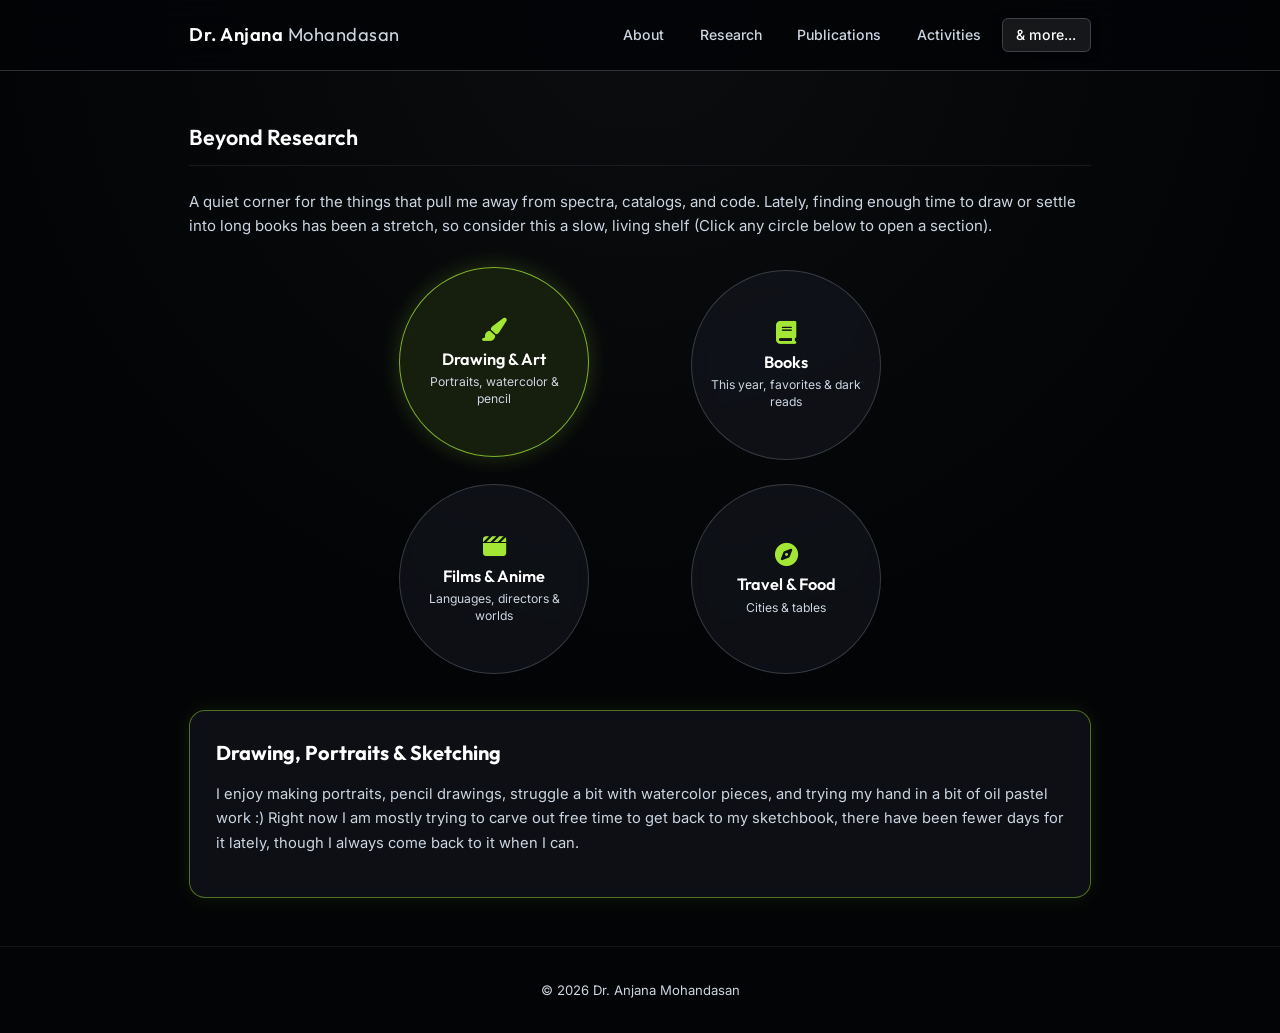
==== beyond.html @ 2ed8ac08 "Add files via upload new website files" ====
<!DOCTYPE html>
<html lang="en">
<head>
  <meta charset="UTF-8">
  <meta name="viewport" content="width=device-width, initial-scale=1.0">
  <title>Dr. Anjana Mohandasan | Beyond Research</title>

  <!-- Modern Fonts & Icons -->
  <link rel="preconnect" href="https://fonts.googleapis.com">
  <link rel="preconnect" href="https://fonts.gstatic.com" crossorigin>
  <link href="https://fonts.googleapis.com/css2?family=Inter:wght@300;400;500;600;700&family=Outfit:wght@500;600;700&display=swap" rel="stylesheet">
  <link rel="stylesheet" href="https://cdnjs.cloudflare.com/ajax/libs/font-awesome/6.4.0/css/all.min.css">

  <!-- Shared Stylesheet -->
  <link rel="stylesheet" href="styles.css">
</head>

<body class="page-beyond">

  <!-- TOP NAVIGATION BAR -->
  <header>
    <div class="nav-container">
      <a href="index.html" class="logo">Dr. Anjana <span>Mohandasan</span></a>
      <nav>
        <ul>
          <li><a href="index.html">About</a></li>
          <li><a href="research.html">Research</a></li>
          <li><a href="publications.html">Publications</a></li>
          <li><a href="activities.html">Activities</a></li>
          <li><a href="beyond.html" class="active"> &amp; more...</a></li>
        </ul>
      </nav>
    </div>
  </header>


    <!-- PAGE 5: BEYOND RESEARCH -->
    <!-- now let us make a new page for beyond research activities, lets call it '& more' do you have a better name, sotmehting short? highlight the beyond research actvities. let us have a expanding boxes like before. i plan to include some 3-4 portraits, the list of books I read, details about good films from different languages, good directors, etc.. than some travel photos of different places, food etc... anything else to add? any better way to present it? --> 
<main>
    <section class="page active">

      <div class="pub-section-header">
        <h2>Beyond Research</h2>
      </div>
      <p class="activities-intro">
        A quiet corner for the things that pull me away from spectra, catalogs, and code. Lately, finding enough time to draw or settle into long books has been a stretch, so consider this a slow, living shelf (Click any circle below to open a section).
      </p>

      <!-- 2x2 CIRCULAR TABS -->
      <div class="beyond-orb-grid" role="tablist" aria-label="Beyond research sections">
        <button type="button" class="beyond-orb active" data-panel="panel-art" aria-selected="true">
          <i class="fa-solid fa-paintbrush"></i>
          <span class="orb-label">Drawing &amp; Art</span>
          <span class="orb-sub">Portraits, watercolor &amp; pencil</span>
        </button>

        <button type="button" class="beyond-orb" data-panel="panel-books" aria-selected="false">
          <i class="fa-solid fa-book"></i>
          <span class="orb-label">Books</span>
          <span class="orb-sub">This year, favorites &amp; dark reads</span>
        </button>

        <button type="button" class="beyond-orb" data-panel="panel-cinema" aria-selected="false">
          <i class="fa-solid fa-clapperboard"></i>
          <span class="orb-label">Films &amp; Anime</span>
          <span class="orb-sub">Languages, directors &amp; worlds</span>
        </button>

        <button type="button" class="beyond-orb" data-panel="panel-travel-food" aria-selected="false">
          <i class="fa-solid fa-compass"></i>
          <span class="orb-label">Travel &amp; Food</span>
          <span class="orb-sub">Cities &amp; tables</span>
        </button>
      </div>

      <!-- EXPANDABLE PANEL 1: ART -->
      <div id="panel-art" class="beyond-panel active">
        <h3>Drawing, Portraits &amp; Sketching</h3>
        <p>
          I enjoy making portraits, pencil drawings, struggle a bit with watercolor pieces, and trying my hand in a bit of oil pastel work :) Right now I am mostly trying to carve out free time to get back to my sketchbook, there have been fewer days for it lately, though I always come back to it when I can. 
        </p>
        <div class="obs-gallery">
          <img src="figures/portrait_1.png" alt="Portrait drawing" class="obs-thumb" onerror="this.style.display='none';">
          <img src="figures/portrait_2.png" alt="Watercolor or pencil study" class="obs-thumb" onerror="this.style.display='none';">
          <img src="figures/art_sketch.png" alt="Oil pastel or sketch work" class="obs-thumb" onerror="this.style.display='none';">
        </div>
      </div>

      <!-- EXPANDABLE PANEL 2: BOOKS -->
      <div id="panel-books" class="beyond-panel">
        <h3>Books &amp; Reading</h3>
        <p class="panel-note">
          Reading moves slowly when research is busy, so these lists are a mix of what I have been picking up recently and books that stay with me.
        </p>

        <div class="beyond-subgrid">
          <div class="beyond-subcard">
            <h4>Reading List This Year</h4>
            <ul>
              <li><strong>I Am Not Your Negro</strong> — James Baldwin</li>
              <li><strong>Poems by Maya Angelou</strong> — <em>(</em></li>
              <li><strong>Q &amp; A</strong> — Vikas Swarup (the novel behind <em>Slumdog Millionaire</em>)</li>
              <li><strong>The House on Mango Street</strong> — Sandra Cisneros</li>
              <li><strong>A Week in Winter</strong> — Maeve Binchy</li>
              <li><strong>The Vegetarian</strong> — Han Kang</li>
              <li><strong>Interpreter of Maladies</strong> — Jhumpa Lahiri</li>
              <li><strong>Days at the Morisaki Bookshop</strong> — Satoshi Yagisawa (trans. Eric Ozawa)</li>
              <li><strong>Women of Valmiki</strong> &amp; <strong>Ravana: The Story of the Vanquished</strong> — Anand Neelakantan</li>
            </ul>
          </div>

          <div class="beyond-subcard">
            <h4>All-Time Favorites</h4>
            <ul>
              <li><strong>Pratham Pratishruti</strong> — Ashapurna Devi (Malayalam trans.)</li>
              <li><strong>Midnight’s Children</strong> — Salman Rushdie</li>
              <li><strong>Days at the Morisaki Bookshop</strong> — Satoshi Yagisawa (English trans. Eric Ozawa)</li>
              <li><strong>The Vegetarian</strong> — Han Kang</li>
            </ul>

            <h4 class="subcard-spaced">Dark, Heavy &amp; Unsettling Reads</h4>
            <ul>
              <li><strong>The Grapes of Wrath</strong> — John Steinbeck</li>
              <li><strong>Francis Ittykkora</strong> — T. D. Ramakrishnan (Malayalam)</li>
              <li><strong>The Vegetarian</strong> — Han Kang</li>
            </ul>
          </div>
        </div>
      </div>

<!-- EXPANDABLE PANEL 3: CINEMA & ANIME (LANGUAGES, THEMES & WORLDS) -->
      <div id="panel-cinema" class="beyond-panel">
        <h3>Films, Languages &amp; Worlds</h3>
        <p class="panel-note">
          I love cinema that crosses borders, languages, and moods, from quiet human dramas and visual poetry to sharp thrillers, folklore, and sweeping adventures, in essence anything that is directed well. The titles below are just a small window into a much larger (must) watchlist.
        </p>

        <!-- THEMES & SPECIAL SOFT SPOTS -->
        <div class="beyond-highlight-strip">
          <span class="highlight-label">Themes &amp; Special Soft Spots</span>
          <div class="pill-row">
            <span class="beyond-pill">The Secret Life of Walter Mitty</span>
            <span class="beyond-pill">Mad Max: Fury Road</span>
            <span class="beyond-pill">The Lake House</span>
            <span class="beyond-pill">The Shawshank Redemption</span>
            <span class="beyond-pill">Perfect Days</span>
            <span class="beyond-pill">The Grand Budapest Hotel</span>
            <span class="beyond-pill">Kung Fu Panda :)</span>
          </div>
        </div>

        <!-- CINEMA BY LANGUAGE & SENSIBILITY -->
        <div class="beyond-subgrid">
          <div class="beyond-subcard">
            <h4>Malayalam &amp; Tamil Cinema</h4>
            <p class="subcard-lead">
              Rooted storytelling, subtle humor, and timeless classics—from <em>Oru Cheru Punchiri</em>, <em>Mohiniyattam</em>, <em>Yodha</em>, and <em>Maharaja</em> to many more across Malayalam and Tamil cinema.
            </p>
          </div>

          <div class="beyond-subcard">
            <h4>Hindi &amp; Bengali Cinema</h4>
            <p class="subcard-lead">
              From <em>Swadesh</em>, <em>Lagaan</em>, <em>Delhi Belly</em>, and <em>Tumbbad</em> to Mira Nair’s <em>The Namesake</em> and <em>Monsoon Wedding</em>, and Satyajit Ray’s <em>Pather Panchali</em>.
            </p>
          </div>

          <div class="beyond-subcard">
            <h4>Korean &amp; Japanese Cinema</h4>
            <p class="subcard-lead">
              Unforgettable tension, craft, emotion and twists, including <em>Memories of Murder</em>, <em>Oldboy</em>, <em>Parasite</em>, and <em>No Other Choice</em>, alongside Japanese cinema and anime worlds.
            </p>
          </div>

          <div class="beyond-subcard">
            <h4>French, Chinese &amp; World Cinema</h4>
            <p class="subcard-lead">
              Poetic color and atmosphere—from <em>Three Colours: Blue</em>, <em>The Green Ray</em> (<em>Le Rayon vert</em>), and <em>Amélie</em> to Wong Kar-wai’s <em>In the Mood for Love</em>, <em>Chungking Express</em>, and <em>Happy Together</em>.
            </p>
          </div>
        </div>

        <!-- ANIME & DIRECTORS FOOTER STRIP -->
        <div class="beyond-highlight-strip" style="margin-top: 1.25rem;">
          <span class="highlight-label">Anime &amp; Favorite Directors</span>
          <div class="pill-row">
            <span class="beyond-pill">Attack on Titan</span>
            <span class="beyond-pill">Inuyasha</span>
            <span class="beyond-pill">Kamisama Kiss</span>
            <span class="beyond-pill">Mira Nair</span>
            <span class="beyond-pill">Wes Anderson</span>
            <span class="beyond-pill">Wong Kar-wai</span>
            <span class="beyond-pill">Satyajit Ray</span>
            <span class="beyond-pill beyond-pill-muted">+ many more</span>
          </div>
        </div>
      </div>

<!-- EXPANDABLE PANEL 4: TRAVEL & FOOD (CITY PILLS) -->
      <div id="panel-travel-food" class="beyond-panel">
        <h3>Travel &amp; Food</h3>
        <p class="panel-note">
          Two ways of experiencing the world up close: wandering new streets and sitting down to memorable meals.
        </p>

        <div class="beyond-highlight-strip">
          <span class="highlight-label">Cuisines I Love</span>
          <div class="pill-row">
            <span class="beyond-pill">Kerala &amp; South Indian</span>
            <span class="beyond-pill">Mughlai</span>
            <span class="beyond-pill">Sri Lankan</span>
            <span class="beyond-pill">Thai</span>
            <span class="beyond-pill">Chinese</span>
            <span class="beyond-pill">Indonesian</span>
            <span class="beyond-pill">Italian</span>
            <span class="beyond-pill">French</span>
          </div>
        </div>

        <div class="beyond-subgrid">
          <div class="beyond-subcard">
            <h4>Indian Subcontinent</h4>
            <div class="pill-row">
              <span class="beyond-pill">Kochi</span>
              <span class="beyond-pill">Trivandrum</span>
              <span class="beyond-pill">Bengaluru</span>
              <span class="beyond-pill">Hyderabad</span>
              <span class="beyond-pill">Mumbai</span>
              <span class="beyond-pill">Pune</span>
              <span class="beyond-pill">Jaipur</span>
              <span class="beyond-pill">Delhi</span>
              <span class="beyond-pill">Chandigarh</span>
              <span class="beyond-pill">Shimla</span>
              <span class="beyond-pill">Nainital</span>
              <span class="beyond-pill">Kolkata</span>
              <span class="beyond-pill">Bhopal</span>
              <span class="beyond-pill beyond-pill-muted">&amp; more</span>
            </div>
          </div>

          <div class="beyond-subcard">
            <h4>Europe</h4>
            <div class="pill-row">
              <span class="beyond-pill">Besançon</span>
              <span class="beyond-pill">Paris</span>
              <span class="beyond-pill">Strasbourg</span>
              <span class="beyond-pill">Dijon</span>
              <span class="beyond-pill">Dole</span>
              <span class="beyond-pill">Pontarlier</span>
              <span class="beyond-pill">Belfort</span>
              <span class="beyond-pill">Padova</span>
              <span class="beyond-pill">Bologna</span>
              <span class="beyond-pill">Venice</span>
              <span class="beyond-pill">Verona</span>
              <span class="beyond-pill">Trieste</span>
              <span class="beyond-pill">Madrid</span>
              <span class="beyond-pill">Tordesillas</span>
              <span class="beyond-pill">Tenerife</span>
              <span class="beyond-pill">La Palma</span>
              <span class="beyond-pill">Lausanne</span>
              <span class="beyond-pill">Geneva</span>
              <span class="beyond-pill">Brussels</span>
              <span class="beyond-pill">Ghent</span>
              <span class="beyond-pill">Bruges</span>
              <span class="beyond-pill">Amsterdam</span>
              <span class="beyond-pill">Leiden</span>
              <span class="beyond-pill">Munich</span>
              <span class="beyond-pill">Heidelberg</span>
              <span class="beyond-pill">Prague</span>
              <span class="beyond-pill">Kraków</span>
              <span class="beyond-pill">Budapest</span>
            </div>
          </div>
        </div>

        <div class="obs-gallery">
          <img src="figures/travel_1.png" alt="Travel memory" class="obs-thumb" onerror="this.style.display='none';">
          <img src="figures/travel_2.png" alt="City or landscape view" class="obs-thumb" onerror="this.style.display='none';">
          <img src="figures/food_1.png" alt="Favorite food" class="obs-thumb" onerror="this.style.display='none';">
        </div>
      </div>

    </section>
  </main>

  <footer>
    <p>&copy; <span id="year">2026</span> Dr. Anjana Mohandasan</p>
  </footer>

  <!-- External JavaScript -->
  <script src="script.js"></script>
  <script>
    (function () {
      const orbs = document.querySelectorAll('.beyond-orb');
      const panels = document.querySelectorAll('.beyond-panel');

      orbs.forEach((orb) => {
        orb.addEventListener('click', () => {
          const targetId = orb.getAttribute('data-panel');
          const alreadyActive = orb.classList.contains('active');

          orbs.forEach((btn) => {
            btn.classList.remove('active');
            btn.setAttribute('aria-selected', 'false');
          });
          panels.forEach((panel) => panel.classList.remove('active'));

          if (!alreadyActive) {
            orb.classList.add('active');
            orb.setAttribute('aria-selected', 'true');
            const targetPanel = document.getElementById(targetId);
            if (targetPanel) targetPanel.classList.add('active');
          }
        });
      });
    })();
  </script>
</body>
</html>
---- styles.css ----
:root {
  --bg-black: #030406;
  --card-bg: rgba(20, 24, 33, 0.6);
  --border-silver: rgba(226, 232, 240, 0.2);
  --border-silver-dim: rgba(226, 232, 240, 0.08);

  --silver-bright: #ffffff;
  --silver-main: #f1f5f9;
  --silver-subtle: #cbd5e1;
  --silver-glow: rgba(226, 232, 240, 0.12);

  --accent-slate: #94a3b8; 

  --font-heading: 'Outfit', sans-serif;
  --font-body: 'Inter', sans-serif;
}

* { box-sizing: border-box; margin: 0; padding: 0; }

body {
  background-color: var(--bg-black) !important;
  color: var(--silver-main);
  font-family: var(--font-body);
  line-height: 1.7;
  min-height: 100vh;
  display: flex;
  flex-direction: column;
  background-image: radial-gradient(circle at 50% 0%, rgba(226, 232, 240, 0.04) 0%, transparent 60%);
  background-attachment: fixed;
}

/* TOP NAVIGATION BAR */
header {
  position: sticky; top: 0; z-index: 1000;
  background: rgba(3, 4, 6, 0.85);
  backdrop-filter: blur(16px);
  border-bottom: 1px solid var(--border-silver);
}

.nav-container {
  max-width: 950px; margin: 0 auto; padding: 0 1.5rem;
  display: flex; justify-content: space-between; align-items: center;
  height: 70px;
}

.logo {
  font-family: var(--font-heading);
  font-size: 1.15rem; font-weight: 600;
  color: var(--silver-bright); text-decoration: none;
  letter-spacing: 0.5px;
}
.logo span { color: var(--silver-subtle); font-weight: 400; }

nav ul { display: flex; list-style: none; gap: 0.4rem; }

nav a {
  color: var(--silver-subtle); text-decoration: none;
  font-size: 0.88rem; font-weight: 500;
  padding: 0.45rem 0.85rem; border-radius: 6px;
  transition: all 0.25s ease;
  border: 1px solid transparent;
}

nav a:hover {
  color: var(--silver-bright);
  background: var(--silver-glow);
}

nav a.active {
  color: var(--silver-bright);
  background: rgba(255, 255, 255, 0.08);
  border-color: var(--border-silver);
  box-shadow: 0 2px 10px rgba(0, 0, 0, 0.5);
}

main {
  flex: 1; max-width: 950px; width: 100%;
  margin: 0 auto; padding: 3rem 1.5rem;
}

.page { display: block; animation: fadeIn 0.35s cubic-bezier(0.16, 1, 0.3, 1); }
@keyframes fadeIn { from { opacity: 0; transform: translateY(6px); } to { opacity: 1; transform: translateY(0); } }

/* ABOUT HERO SECTION */
.profile-hero-side {
  display: flex;
  align-items: center;
  gap: 2.5rem;
  padding-bottom: 2.5rem;
  margin-bottom: 2rem;
  border-bottom: 1px solid var(--border-silver-dim);
}

.photo-wrapper {
  position: relative;
  width: 240px;
  height: 240px;
  flex-shrink: 0;
  border-radius: 50%;
  border: 2px solid var(--silver-bright);
  box-shadow: 0 0 25px rgba(255, 255, 255, 0.08);
  overflow: hidden;
}

.profile-photo {
  display: block;
  width: 100%;
  height: 100%;
  object-fit: cover;
  background: #111;
  transform: rotate(55deg) scale(1.0);
  transition: transform 0.3s ease;
}

.profile-photo:hover {
  transform: rotate(50deg) scale(1.1);
}

.hero-text-content { flex: 1; text-align: left; }
.greeting-hi { font-size: 2rem; font-weight: 700; color: #ffffff; margin-right: 0.3rem; }

.hero-text-content h1 {
  font-family: var(--font-heading);
  font-size: 2.3rem; font-weight: 700;
  color: var(--silver-bright); letter-spacing: -0.5px;
  margin-bottom: 0.3rem;
}

.hero-text-content .subtitle {
  color: var(--accent-slate); font-size: 1.05rem;
  font-weight: 500; margin-bottom: 1.2rem;
}

.hero-bio {
  color: var(--silver-subtle); 
  font-size: 0.98rem;
  line-height: 1.8; 
  margin-bottom: 1.5rem;
  text-align: justify;
  hyphens: auto;
}

.hero-bio strong { color: var(--silver-bright); font-weight: 600; }

/* SOCIAL BUTTONS */
.social-links { display: flex; justify-content: flex-start; gap: 0.8rem; flex-wrap: wrap; }

.social-btn {
  display: inline-flex; align-items: center; gap: 0.55rem;
  color: var(--silver-bright); text-decoration: none;
  font-size: 0.88rem; font-weight: 500;
  padding: 0.45rem 0.95rem; border-radius: 20px;
  background: rgba(255, 255, 255, 0.03);
  border: 1px solid var(--border-silver-dim);
  transition: all 0.25s ease;
}

.social-btn.email { border-color: rgba(249, 115, 22, 0.4); }
.social-btn.email i { color: #f97316; }
.social-btn.email:hover { background: rgba(249, 115, 22, 0.12); border-color: #f97316; box-shadow: 0 0 12px rgba(249, 115, 22, 0.25); transform: translateY(-2px); }

.social-btn.orcid { border-color: rgba(166, 206, 57, 0.4); }
.social-btn.orcid i { color: #a6ce39; }
.social-btn.orcid:hover { background: rgba(166, 206, 57, 0.12); border-color: #a6ce39; box-shadow: 0 0 12px rgba(166, 206, 57, 0.25); transform: translateY(-2px); }

.social-btn.linkedin { border-color: rgba(10, 102, 194, 0.4); }
.social-btn.linkedin i { color: #38bdf8; }
.social-btn.linkedin:hover { background: rgba(10, 102, 194, 0.15); border-color: #38bdf8; box-shadow: 0 0 12px rgba(10, 102, 194, 0.3); transform: translateY(-2px); }

/* MATRIX GRID (ABOUT PAGE) */
.matrix-grid { display: grid; grid-template-columns: repeat(2, 1fr); gap: 1.2rem; }

.matrix-card {
  background: transparent; border: 1px solid transparent; border-radius: 12px;
  padding: 1.2rem; display: flex; gap: 1.2rem; align-items: flex-start;
  cursor: pointer; transition: all 0.3s cubic-bezier(0.16, 1, 0.3, 1);
}

.matrix-card:hover {
  background: var(--card-bg); border-color: var(--border-silver);
  backdrop-filter: blur(8px); transform: translateY(-3px);
  box-shadow: 0 8px 24px rgba(0, 0, 0, 0.35);
}

.matrix-logo-wrapper {
  width: 50px; height: 50px; flex-shrink: 0; border-radius: 50%;
  border: 2px solid var(--border-silver); background: #111; overflow: hidden;
  display: flex; align-items: center; justify-content: center;
}
.matrix-logo { width: 100%; height: 100%; object-fit: cover; }
.matrix-dual-logos { display: flex; gap: 0.4rem; flex-shrink: 0; align-items: center; }

.matrix-content h3 { font-family: var(--font-heading); font-size: 1.05rem; font-weight: 600; color: var(--silver-bright); margin-bottom: 0.2rem; }
.matrix-content .meta { font-size: 0.82rem; color: var(--accent-slate); margin-bottom: 0.2rem; }
.matrix-details { max-height: 0; opacity: 0; overflow: hidden; transition: max-height 0.35s ease, opacity 0.3s ease; }
.matrix-card:hover .matrix-details, .matrix-card:focus-within .matrix-details { max-height: 200px; opacity: 1; margin-top: 0.4rem; }
.matrix-details p { color: var(--silver-subtle); font-size: 0.9rem; line-height: 1.5; padding-top: 0.5rem; border-top: 1px solid var(--border-silver-dim); }

/* RESEARCH PAGE STYLES */
.research-block { margin-bottom: 3.5rem; padding-bottom: 3rem; border-bottom: 1px solid var(--border-silver-dim); }
.research-tag { display: inline-block; font-size: 0.78rem; font-weight: 600; text-transform: uppercase; letter-spacing: 1px; color: var(--accent-slate); margin-bottom: 0.4rem; }
.research-block h2 { font-family: var(--font-heading); font-size: 1.65rem; font-weight: 700; color: var(--silver-bright); margin-bottom: 1.2rem; }
.research-text p { color: var(--silver-subtle); font-size: 0.98rem; line-height: 1.8; margin-bottom: 1.2rem; text-align: justify; }

.figure-grid { display: grid; grid-template-columns: repeat(2, 1fr); gap: 1.5rem; margin: 1.8rem 0; }
.figure-card { background: var(--card-bg); border: 1px solid var(--border-silver); border-radius: 12px; padding: 1rem; backdrop-filter: blur(8px); }
.figure-card img { width: 100%; border-radius: 8px; display: block; cursor: zoom-in; transition: transform 0.2s ease; }
.figure-card img:hover { transform: scale(1.02); }
.figure-caption { font-size: 0.85rem; color: var(--silver-subtle); margin-top: 0.8rem; line-height: 1.5; text-align: left; }
.figure-caption strong { color: var(--silver-bright); }

/* PUBLICATIONS & BANNER */
.scix-banner {
  background: var(--card-bg); border: 1px solid var(--border-silver); border-radius: 14px;
  padding: 1.3rem 1.6rem; display: flex; align-items: center; justify-content: space-between;
  gap: 1rem; margin-bottom: 2.5rem; backdrop-filter: blur(10px);
}
.scix-left { display: flex; align-items: center; gap: 1.1rem; }
.scix-icon-box {
  width: 44px; height: 44px; border-radius: 10px; background: rgba(255, 255, 255, 0.05);
  border: 1px solid var(--border-silver); display: flex; align-items: center; justify-content: center;
  color: var(--silver-bright); flex-shrink: 0;
}
.scix-btn {
  display: inline-flex; align-items: center; gap: 0.5rem; background: rgba(255, 255, 255, 0.06);
  color: var(--silver-bright); text-decoration: none; font-size: 0.85rem; font-weight: 500;
  padding: 0.5rem 1rem; border-radius: 8px; border: 1px solid var(--border-silver);
  transition: all 0.2s ease; white-space: nowrap;
}
.scix-btn:hover { background: rgba(255, 255, 255, 0.12); border-color: rgba(226, 232, 240, 0.4); transform: translateY(-1px); }

.pub-section-header {
  display: flex; align-items: center; justify-content: space-between;
  margin-bottom: 1.5rem; padding-bottom: 0.6rem; border-bottom: 1px solid var(--border-silver-dim);
}
.pub-section-header h2 { font-family: var(--font-heading); font-size: 1.35rem; font-weight: 600; color: var(--silver-bright); }

.pub-grid { display: grid; grid-template-columns: repeat(2, 1fr); gap: 1.25rem; margin-bottom: 3rem; }
.pub-card {
  background: var(--card-bg); border: 1px solid var(--border-silver); border-radius: 14px;
  padding: 1.35rem; backdrop-filter: blur(10px); display: flex; flex-direction: column;
  justify-content: space-between; transition: border-color 0.25s ease, transform 0.25s ease;
}
.pub-card:hover { border-color: rgba(226, 232, 240, 0.45); transform: translateY(-2px); box-shadow: 0 8px 24px rgba(0,0,0,0.4); }

.pub-card-top { display: flex; align-items: center; justify-content: space-between; margin-bottom: 0.8rem; }
.pub-mission-badge { display: flex; align-items: center; gap: 0.55rem; }
.pub-mission-circle {
  width: 28px; height: 28px; border-radius: 50%; background: #111;
  border: 1px solid var(--border-silver); display: flex; align-items: center; justify-content: center;
  overflow: hidden; font-size: 0.75rem; color: var(--silver-bright);
}
.pub-mission-circle img { width: 100%; height: 100%; object-fit: cover; }
.pub-mission-label { font-size: 0.75rem; font-weight: 600; text-transform: uppercase; letter-spacing: 0.5px; color: var(--accent-slate); }
.pub-status-pill { font-size: 0.72rem; font-weight: 600; padding: 0.15rem 0.5rem; border-radius: 20px; background: rgba(255,255,255,0.06); color: var(--silver-bright); border: 1px solid var(--border-silver-dim); }

.pub-card-title { font-family: var(--font-heading); font-size: 1.02rem; font-weight: 600; color: var(--silver-bright); text-decoration: none; display: block; margin-bottom: 0.4rem; line-height: 1.4; }
.pub-card-title:hover { color: #38bdf8; }
.pub-card-authors { font-size: 0.85rem; color: var(--silver-subtle); margin-bottom: 0.5rem; }
.pub-card-doi { font-size: 0.8rem; color: var(--accent-slate); }
.pub-card-doi a { color: var(--silver-subtle); text-decoration: underline; }
.pub-card-role { margin-top: 1rem; padding-top: 0.7rem; border-top: 1px solid var(--border-silver-dim); font-size: 0.83rem; color: var(--silver-subtle); line-height: 1.5; }

/* OBSERVATIONAL EXPERIENCE & GALLERY */
.obs-grid { display: grid; grid-template-columns: repeat(2, 1fr); gap: 1.25rem; margin-bottom: 2.5rem; }
.obs-card {
  background: var(--card-bg); border: 1px solid var(--border-silver); border-radius: 14px;
  padding: 1.35rem; backdrop-filter: blur(10px); display: flex; flex-direction: column; justify-content: space-between;
}
.obs-card.full-width { grid-column: 1 / -1; }
.obs-gallery { display: grid; grid-template-columns: repeat(3, 1fr); gap: 0.75rem; margin-top: 1rem; }
.obs-thumb { width: 100%; height: 110px; object-fit: cover; border-radius: 8px; border: 1px solid var(--border-silver); cursor: zoom-in; transition: transform 0.2s ease; }
.obs-thumb:hover { transform: scale(1.03); }

.cv-container { margin-top: 2.5rem; }
.cv-viewer-box { width: 100%; height: 780px; background: #0a0c10; border: 1px solid var(--border-silver); border-radius: 14px; overflow: hidden; box-shadow: 0 10px 32px rgba(0, 0, 0, 0.55); }
.cv-viewer-box iframe { width: 100%; height: 100%; border: none; }

/* ACTIVITIES PAGE ACCORDIONS */
.activities-intro { color: var(--silver-subtle); font-size: 0.94rem; margin-bottom: 1.8rem; line-height: 1.6; }
.activity-box {
  background: var(--card-bg); border: 1px solid var(--border-silver); border-radius: 14px;
  margin-bottom: 1.15rem; backdrop-filter: blur(10px); overflow: hidden; transition: border-color 0.25s ease, box-shadow 0.25s ease;
}
.activity-box:hover { border-color: rgba(226, 232, 240, 0.45); box-shadow: 0 8px 26px rgba(0, 0, 0, 0.45); }
.activity-box[open] { background: rgba(24, 29, 40, 0.78); }
.activity-summary { list-style: none; cursor: pointer; padding: 1.3rem 1.5rem; display: flex; align-items: center; justify-content: space-between; gap: 1rem; user-select: none; }
.activity-summary::-webkit-details-marker { display: none; }
.activity-header-left { display: flex; align-items: center; gap: 0.95rem; }
.activity-icon {
  width: 38px; height: 38px; border-radius: 10px; background: rgba(255, 255, 255, 0.06);
  border: 1px solid var(--border-silver); display: flex; align-items: center; justify-content: center;
  color: var(--silver-bright); font-size: 0.95rem; flex-shrink: 0;
}
.activity-title { font-family: var(--font-heading); font-size: 1.12rem; font-weight: 600; color: var(--silver-bright); }
.activity-subtitle { font-size: 0.82rem; color: var(--accent-slate); margin-top: 0.15rem; }
.activity-right { display: flex; align-items: center; gap: 0.75rem; }
.activity-count {
  font-size: 0.75rem; font-weight: 500; color: var(--silver-main);
  background: rgba(255, 255, 255, 0.06); border: 1px solid var(--border-silver-dim);
  padding: 0.22rem 0.65rem; border-radius: 20px; white-space: nowrap;
}
.activity-chevron { color: var(--silver-subtle); font-size: 0.85rem; transition: transform 0.3s ease; }
.activity-box[open] .activity-chevron { transform: rotate(180deg); color: var(--silver-bright); }
.activity-content { padding: 0.25rem 1.5rem 1.5rem 1.5rem; border-top: 1px solid var(--border-silver-dim); }
.activity-item { display: grid; grid-template-columns: 165px 1fr; gap: 1.25rem; padding: 0.95rem 0; border-bottom: 1px solid rgba(255, 255, 255, 0.05); }
.activity-item:last-child { border-bottom: none; padding-bottom: 0; }
.activity-date { font-size: 0.81rem; font-weight: 500; color: var(--accent-slate); padding-top: 0.1rem; }
.activity-desc { font-size: 0.9rem; line-height: 1.55; color: var(--silver-subtle); }
.activity-desc strong { color: var(--silver-bright); font-weight: 600; }
.talk-tag {
  display: inline-block; font-size: 0.7rem; font-weight: 600; text-transform: uppercase; letter-spacing: 0.6px;
  padding: 0.1rem 0.45rem; border-radius: 4px; background: rgba(255, 255, 255, 0.08);
  color: var(--silver-bright); margin-right: 0.4rem; border: 1px solid var(--border-silver-dim);
}

/* IMAGE LIGHTBOX MODAL */
#image-modal {
  position: fixed; top: 0; left: 0; width: 100%; height: 100%;
  background: rgba(3, 4, 6, 0.92); backdrop-filter: blur(12px);
  display: flex; align-items: center; justify-content: center; z-index: 9999;
  opacity: 0; pointer-events: none; transition: opacity 0.3s ease;
}
#image-modal.active { opacity: 1; pointer-events: auto; }
#image-modal img { max-width: 90%; max-height: 85vh; border-radius: 10px; border: 1px solid var(--border-silver); box-shadow: 0 15px 40px rgba(0,0,0,0.8); }
.modal-close { position: absolute; top: 2rem; right: 2.5rem; font-size: 2.2rem; color: var(--silver-bright); cursor: pointer; transition: color 0.2s; }
.modal-close:hover { color: #f97316; }

/* =========================================
   BEYOND PAGE: 2x2 CIRCULAR TABS & PANEL
========================================= */
.beyond-orb-grid {
  display: grid;
  grid-template-columns: repeat(2, minmax(0, 1fr));
  gap: 1.5rem;
  justify-items: center;
  max-width: 560px;
  margin: 2rem auto 2.2rem auto;
}

.beyond-orb {
  width: 190px;
  height: 190px;
  border-radius: 50%;
  background: var(--card-bg);
  border: 1px solid var(--border-silver);
  color: var(--silver-main);
  font-family: var(--font-body);
  cursor: pointer;
  display: flex;
  flex-direction: column;
  align-items: center;
  justify-content: center;
  text-align: center;
  padding: 1.15rem;
  gap: 0.35rem;
  backdrop-filter: blur(10px);
  transition: transform 0.25s ease, border-color 0.25s ease, box-shadow 0.25s ease, background 0.25s ease;
}

.beyond-orb i {
  font-size: 1.45rem;
  color: #a3e635;
  margin-bottom: 0.15rem;
}

.orb-label {
  font-family: var(--font-heading);
  font-size: 1.02rem;
  font-weight: 600;
  color: var(--silver-bright);
}

.orb-sub {
  font-size: 0.76rem;
  line-height: 1.35;
  color: var(--silver-subtle);
}

.page-beyond .beyond-orb:hover,
.page-beyond .beyond-orb.active {
  transform: translateY(-3px);
  border-color: rgba(163, 230, 53, 0.75);
  background: rgba(28, 38, 15, 0.78);
  box-shadow: 0 0 22px rgba(163, 230, 53, 0.2);
}

.beyond-panel {
  display: none;
  background: var(--card-bg);
  border: 1px solid rgba(163, 230, 53, 0.45);
  border-radius: 16px;
  padding: 1.6rem;
  backdrop-filter: blur(10px);
  box-shadow: 0 0 20px rgba(163, 230, 53, 0.1);
}

.beyond-panel.active {
  display: block;
  animation: fadeIn 0.3s ease;
}

.beyond-panel h3 {
  font-family: var(--font-heading);
  font-size: 1.25rem;
  color: var(--silver-bright);
  margin-bottom: 0.75rem;
}

.beyond-panel p,
.beyond-panel li {
  font-size: 0.92rem;
  color: var(--silver-subtle);
  line-height: 1.65;
}

.beyond-panel p + p {
  margin-top: 0.75rem;
}

.beyond-subgrid {
  display: grid;
  grid-template-columns: repeat(2, minmax(0, 1fr));
  gap: 1.25rem;
  margin-top: 1rem;
}

.beyond-subcard {
  background: rgba(255, 255, 255, 0.02);
  border: 1px solid var(--border-silver-dim);
  border-radius: 12px;
  padding: 1.1rem 1.25rem;
}

.beyond-subcard h4 {
  font-family: var(--font-heading);
  font-size: 0.98rem;
  color: #a3e635;
  margin-bottom: 0.6rem;
}

.beyond-subcard h4.subcard-spaced {
  margin-top: 1.15rem;
}

.beyond-subcard ul {
  padding-left: 1.15rem;
}

.beyond-subcard li {
  margin-bottom: 0.35rem;
}

@media (max-width: 600px) {
  .beyond-orb-grid {
    gap: 1rem;
  }
  .beyond-orb {
    width: 148px;
    height: 148px;
    padding: 0.85rem;
  }
  .beyond-subgrid {
    grid-template-columns: 1fr;
  }
}

.beyond-highlight-strip {
  background: rgba(163, 230, 53, 0.06);
  border: 1px solid rgba(163, 230, 53, 0.25);
  border-radius: 12px;
  padding: 0.95rem 1.15rem;
  margin-top: 1rem;
}

.highlight-label {
  display: block;
  font-family: var(--font-heading);
  font-size: 0.78rem;
  font-weight: 600;
  text-transform: uppercase;
  letter-spacing: 0.06em;
  color: #a3e635;
  margin-bottom: 0.55rem;
}

.pill-row {
  display: flex;
  flex-wrap: wrap;
  gap: 0.5rem;
}

.pill-row-compact {
  margin-top: 0.75rem;
}

.beyond-pill {
  display: inline-block;
  font-size: 0.82rem;
  color: var(--silver-main);
  background: rgba(255, 255, 255, 0.04);
  border: 1px solid var(--border-silver);
  border-radius: 999px;
  padding: 0.28rem 0.75rem;
}

.beyond-subgrid-three {
  grid-template-columns: repeat(3, minmax(0, 1fr));
}

.subcard-lead {
  margin-bottom: 0.65rem;
}

.clean-list {
  list-style: none;
  padding-left: 0;
}

.clean-list li {
  padding: 0.18rem 0;
  border-bottom: 1px solid rgba(255, 255, 255, 0.04);
}

.clean-list li:last-child {
  border-bottom: none;
}

@media (max-width: 820px) {
  .beyond-subgrid-three {
    grid-template-columns: 1fr;
  }
}

footer {
  text-align: center; padding: 2rem; color: var(--silver-subtle);
  font-size: 0.82rem; border-top: 1px solid var(--border-silver-dim); margin-top: auto;
}

/* =========================================
   PAGE-SPECIFIC HOVER & ACTIVE ACCENT THEMES
========================================= */

/* 1. PUBLICATIONS PAGE -> WARM ORANGE ACCENT */
.page-publications .pub-card:hover,
.page-publications .pub-card:focus-within,
.page-publications .obs-card:hover,
.page-publications .obs-card:focus-within {
  border-color: rgba(249, 115, 22, 0.6) !important;
  box-shadow: 0 0 18px rgba(249, 115, 22, 0.15);
}

/* 2. ACTIVITIES PAGE -> ELECTRIC BLUE ACCENT */
.page-activities .activity-box:hover {
  border-color: rgba(56, 189, 248, 0.45);
}
.page-activities .activity-box[open] {
  border-color: rgba(56, 189, 248, 0.65) !important;
  background: rgba(15, 23, 42, 0.82);
  box-shadow: 0 0 18px rgba(56, 189, 248, 0.12);
}

/* 3. BEYOND PAGE -> YELLOWISH GREEN ACCENT */
.page-beyond .activity-box:hover {
  border-color: rgba(163, 230, 53, 0.5);
}
.page-beyond .activity-box[open] {
  border-color: rgba(163, 230, 53, 0.75) !important;
  background: rgba(28, 38, 15, 0.75);
  box-shadow: 0 0 20px rgba(163, 230, 53, 0.18);
}

/* 4. RESEARCH PAGE -> WARM YELLOW / AMBER ACCENT */
.page-research .figure-card:hover,
.page-research .figure-card:focus-within,
.page-research div[style*="background: var(--card-bg)"]:hover {
  border-color: rgba(234, 179, 8, 0.6) !important;
  box-shadow: 0 0 18px rgba(234, 179, 8, 0.15);
}

@media (max-width: 768px) {
  .profile-hero-side { flex-direction: column; text-align: center; gap: 1.5rem; }
  .hero-text-content { text-align: center; }
  .hero-bio { text-align: left; }
  .social-links { justify-content: center; }
  .matrix-grid, .figure-grid, .pub-grid, .obs-grid { grid-template-columns: 1fr; }
  .activity-item { grid-template-columns: 1fr; gap: 0.25rem; }
  .scix-banner { flex-direction: column; align-items: flex-start; }
}
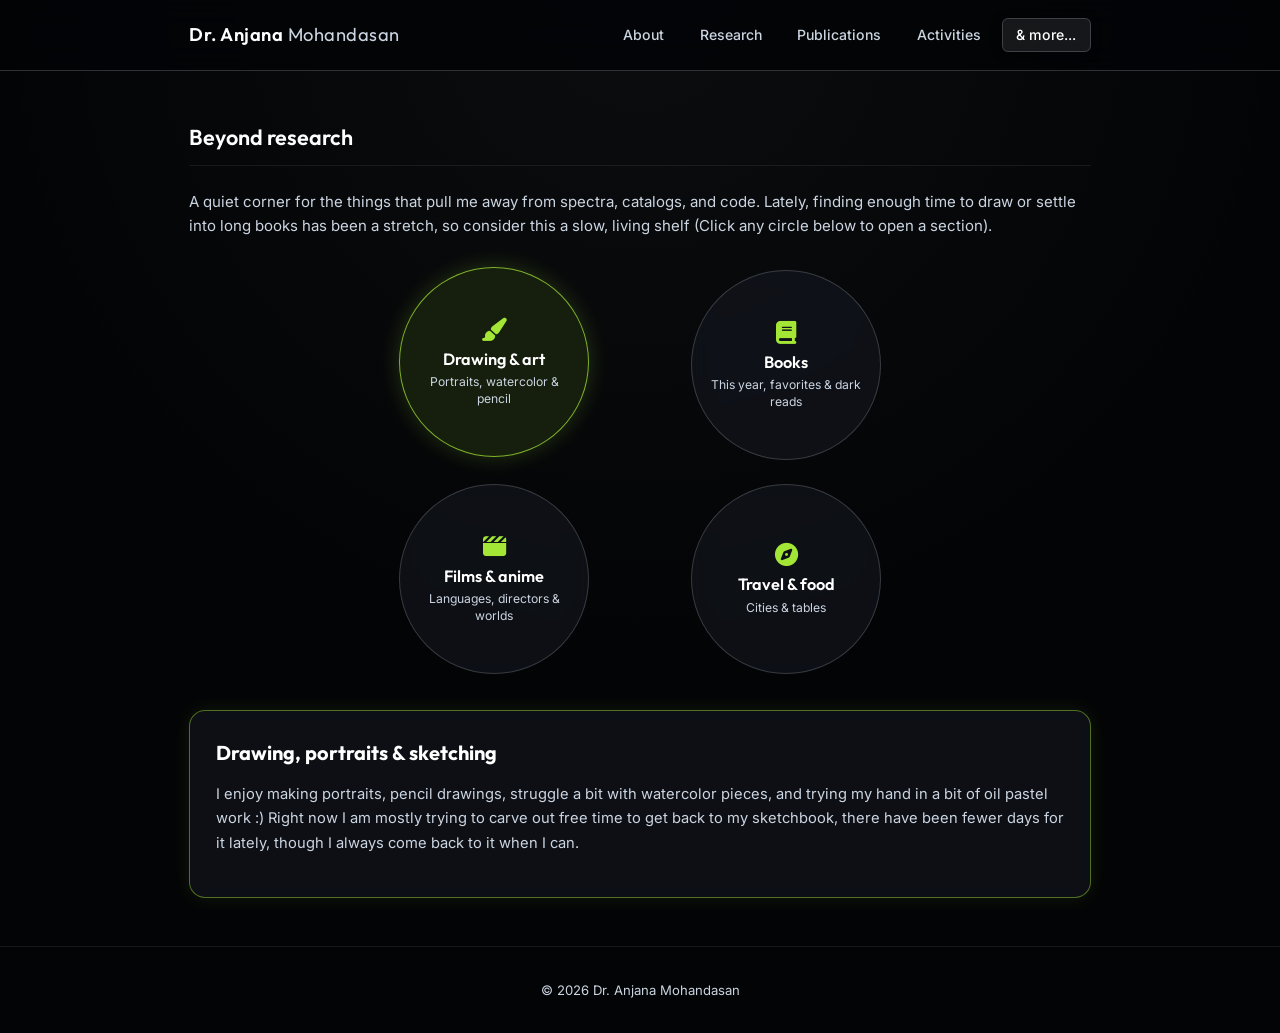
==== commit ccd4a964: "Add files via upload" ====
--- a/beyond.html
+++ b/beyond.html
@@ -40,7 +40,7 @@
     <section class="page active">
 
       <div class="pub-section-header">
-        <h2>Beyond Research</h2>
+        <h2>Beyond research</h2>
       </div>
       <p class="activities-intro">
         A quiet corner for the things that pull me away from spectra, catalogs, and code. Lately, finding enough time to draw or settle into long books has been a stretch, so consider this a slow, living shelf (Click any circle below to open a section).
@@ -50,7 +50,7 @@
       <div class="beyond-orb-grid" role="tablist" aria-label="Beyond research sections">
         <button type="button" class="beyond-orb active" data-panel="panel-art" aria-selected="true">
           <i class="fa-solid fa-paintbrush"></i>
-          <span class="orb-label">Drawing &amp; Art</span>
+          <span class="orb-label">Drawing &amp; art</span>
           <span class="orb-sub">Portraits, watercolor &amp; pencil</span>
         </button>
 
@@ -62,20 +62,20 @@
 
         <button type="button" class="beyond-orb" data-panel="panel-cinema" aria-selected="false">
           <i class="fa-solid fa-clapperboard"></i>
-          <span class="orb-label">Films &amp; Anime</span>
+          <span class="orb-label">Films &amp; anime</span>
           <span class="orb-sub">Languages, directors &amp; worlds</span>
         </button>
 
         <button type="button" class="beyond-orb" data-panel="panel-travel-food" aria-selected="false">
           <i class="fa-solid fa-compass"></i>
-          <span class="orb-label">Travel &amp; Food</span>
+          <span class="orb-label">Travel &amp; food</span>
           <span class="orb-sub">Cities &amp; tables</span>
         </button>
       </div>
 
       <!-- EXPANDABLE PANEL 1: ART -->
       <div id="panel-art" class="beyond-panel active">
-        <h3>Drawing, Portraits &amp; Sketching</h3>
+        <h3>Drawing, portraits &amp; sketching</h3>
         <p>
           I enjoy making portraits, pencil drawings, struggle a bit with watercolor pieces, and trying my hand in a bit of oil pastel work :) Right now I am mostly trying to carve out free time to get back to my sketchbook, there have been fewer days for it lately, though I always come back to it when I can. 
         </p>
@@ -88,14 +88,14 @@
 
       <!-- EXPANDABLE PANEL 2: BOOKS -->
       <div id="panel-books" class="beyond-panel">
-        <h3>Books &amp; Reading</h3>
+        <h3>Books &amp; reading</h3>
         <p class="panel-note">
           Reading moves slowly when research is busy, so these lists are a mix of what I have been picking up recently and books that stay with me.
         </p>
 
         <div class="beyond-subgrid">
           <div class="beyond-subcard">
-            <h4>Reading List This Year</h4>
+            <h4>Reading List 2026</h4>
             <ul>
               <li><strong>I Am Not Your Negro</strong> — James Baldwin</li>
               <li><strong>Poems by Maya Angelou</strong> — <em>(</em></li>
@@ -110,19 +110,19 @@
           </div>
 
           <div class="beyond-subcard">
-            <h4>All-Time Favorites</h4>
+            <h4>All-time favorites</h4>
             <ul>
               <li><strong>Pratham Pratishruti</strong> — Ashapurna Devi (Malayalam trans.)</li>
-              <li><strong>Midnight’s Children</strong> — Salman Rushdie</li>
               <li><strong>Days at the Morisaki Bookshop</strong> — Satoshi Yagisawa (English trans. Eric Ozawa)</li>
               <li><strong>The Vegetarian</strong> — Han Kang</li>
             </ul>
 
-            <h4 class="subcard-spaced">Dark, Heavy &amp; Unsettling Reads</h4>
+            <h4 class="subcard-spaced">Dark, heavy &amp; complex Reads</h4>
             <ul>
               <li><strong>The Grapes of Wrath</strong> — John Steinbeck</li>
               <li><strong>Francis Ittykkora</strong> — T. D. Ramakrishnan (Malayalam)</li>
               <li><strong>The Vegetarian</strong> — Han Kang</li>
+              <li><strong>Midnight’s Children</strong> — Salman Rushdie</li>
             </ul>
           </div>
         </div>
@@ -130,7 +130,7 @@
 
 <!-- EXPANDABLE PANEL 3: CINEMA & ANIME (LANGUAGES, THEMES & WORLDS) -->
       <div id="panel-cinema" class="beyond-panel">
-        <h3>Films, Languages &amp; Worlds</h3>
+        <h3>Films, languages &amp; worlds</h3>
         <p class="panel-note">
           I love cinema that crosses borders, languages, and moods, from quiet human dramas and visual poetry to sharp thrillers, folklore, and sweeping adventures, in essence anything that is directed well. The titles below are just a small window into a much larger (must) watchlist.
         </p>
@@ -152,45 +152,56 @@
         <!-- CINEMA BY LANGUAGE & SENSIBILITY -->
         <div class="beyond-subgrid">
           <div class="beyond-subcard">
-            <h4>Malayalam &amp; Tamil Cinema</h4>
+            <h4>Malayalam &amp; tamil cinema</h4>
             <p class="subcard-lead">
               Rooted storytelling, subtle humor, and timeless classics—from <em>Oru Cheru Punchiri</em>, <em>Mohiniyattam</em>, <em>Yodha</em>, and <em>Maharaja</em> to many more across Malayalam and Tamil cinema.
             </p>
           </div>
 
           <div class="beyond-subcard">
-            <h4>Hindi &amp; Bengali Cinema</h4>
+            <h4>Hindi &amp; bengali Cinema</h4>
             <p class="subcard-lead">
               From <em>Swadesh</em>, <em>Lagaan</em>, <em>Delhi Belly</em>, and <em>Tumbbad</em> to Mira Nair’s <em>The Namesake</em> and <em>Monsoon Wedding</em>, and Satyajit Ray’s <em>Pather Panchali</em>.
             </p>
           </div>
 
           <div class="beyond-subcard">
-            <h4>Korean &amp; Japanese Cinema</h4>
+            <h4>Korean &amp; east asian Cinema</h4>
             <p class="subcard-lead">
-              Unforgettable tension, craft, emotion and twists, including <em>Memories of Murder</em>, <em>Oldboy</em>, <em>Parasite</em>, and <em>No Other Choice</em>, alongside Japanese cinema and anime worlds.
+              Unforgettable tension, craft, emotion and twists, including <em>Memories of Murder</em>, <em>Oldboy</em>, <em>Parasite</em>, and <em>No Other Choice</em>, to Wong Kar-wai’s <em>In the Mood for Love</em>, <em>Chungking Express</em>, and <em>Happy Together</em>, alongside Japanese, and other east asian cinema and anime worlds.
             </p>
           </div>
 
           <div class="beyond-subcard">
-            <h4>French, Chinese &amp; World Cinema</h4>
+            <h4>English, french, &amp; world Cinema</h4>
             <p class="subcard-lead">
-              Poetic color and atmosphere—from <em>Three Colours: Blue</em>, <em>The Green Ray</em> (<em>Le Rayon vert</em>), and <em>Amélie</em> to Wong Kar-wai’s <em>In the Mood for Love</em>, <em>Chungking Express</em>, and <em>Happy Together</em>.
+              English-language films with broad reach span so many memorable worlds, from James Cameron’s <em>Titanic</em> and Wes Anderson’s <em>The Grand Budapest Hotel</em> to the sci-fi edge of <em>The Matrix</em>, the mythic scale of <em>Troy</em>, tight thrillers, and comforting soothers. Alongside them, French cinema brings poetic color and atmosphere in films like <em>Three Colours: Blue</em>, <em>The Green Ray</em> (<em>Le Rayon vert</em>), and <em>Amélie</em>, opening out into world cinema across cultures. 
             </p>
           </div>
         </div>
 
-        <!-- ANIME & DIRECTORS FOOTER STRIP -->
+<!-- SEPARATE TAB / STRIP 1: ANIME -->
         <div class="beyond-highlight-strip" style="margin-top: 1.25rem;">
-          <span class="highlight-label">Anime &amp; Favorite Directors</span>
+          <span class="highlight-label">Anime Worlds</span>
           <div class="pill-row">
             <span class="beyond-pill">Attack on Titan</span>
             <span class="beyond-pill">Inuyasha</span>
-            <span class="beyond-pill">Kamisama Kiss</span>
+            <span class="beyond-pill">Gintama</span>
+            <span class="beyond-pill">Howl's moving castle</span>
+            <span class="beyond-pill">The Disastrous Life of Saiki K.</span>
+            <span class="beyond-pill beyond-pill-muted">+ many more</span>
+          </div>
+        </div>
+
+        <!-- SEPARATE TAB / STRIP 2: DIRECTORS -->
+        <div class="beyond-highlight-strip" style="margin-top: 0.9rem;">
+          <span class="highlight-label">Directors I Admire</span>
+          <div class="pill-row">
             <span class="beyond-pill">Mira Nair</span>
             <span class="beyond-pill">Wes Anderson</span>
             <span class="beyond-pill">Wong Kar-wai</span>
             <span class="beyond-pill">Satyajit Ray</span>
+            <span class="beyond-pill">Hayao Miyazaki</span>
             <span class="beyond-pill beyond-pill-muted">+ many more</span>
           </div>
         </div>
@@ -217,7 +228,7 @@
           </div>
         </div>
 
-        <div class="beyond-subgrid">
+        <div class="beyond-stack">
           <div class="beyond-subcard">
             <h4>Indian Subcontinent</h4>
             <div class="pill-row">
@@ -244,6 +255,7 @@
               <span class="beyond-pill">Besançon</span>
               <span class="beyond-pill">Paris</span>
               <span class="beyond-pill">Strasbourg</span>
+              <span class="beyond-pill">Annecy</span>
               <span class="beyond-pill">Dijon</span>
               <span class="beyond-pill">Dole</span>
               <span class="beyond-pill">Pontarlier</span>
--- a/styles.css
+++ b/styles.css
@@ -560,7 +560,7 @@
   box-shadow: 0 0 18px rgba(56, 189, 248, 0.12);
 }
 
-/* 3. BEYOND PAGE -> YELLOWISH GREEN ACCENT */
+/* 3. BEYOND PAGE -> YELLOWISH  ACCENT */
 .page-beyond .activity-box:hover {
   border-color: rgba(163, 230, 53, 0.5);
 }
